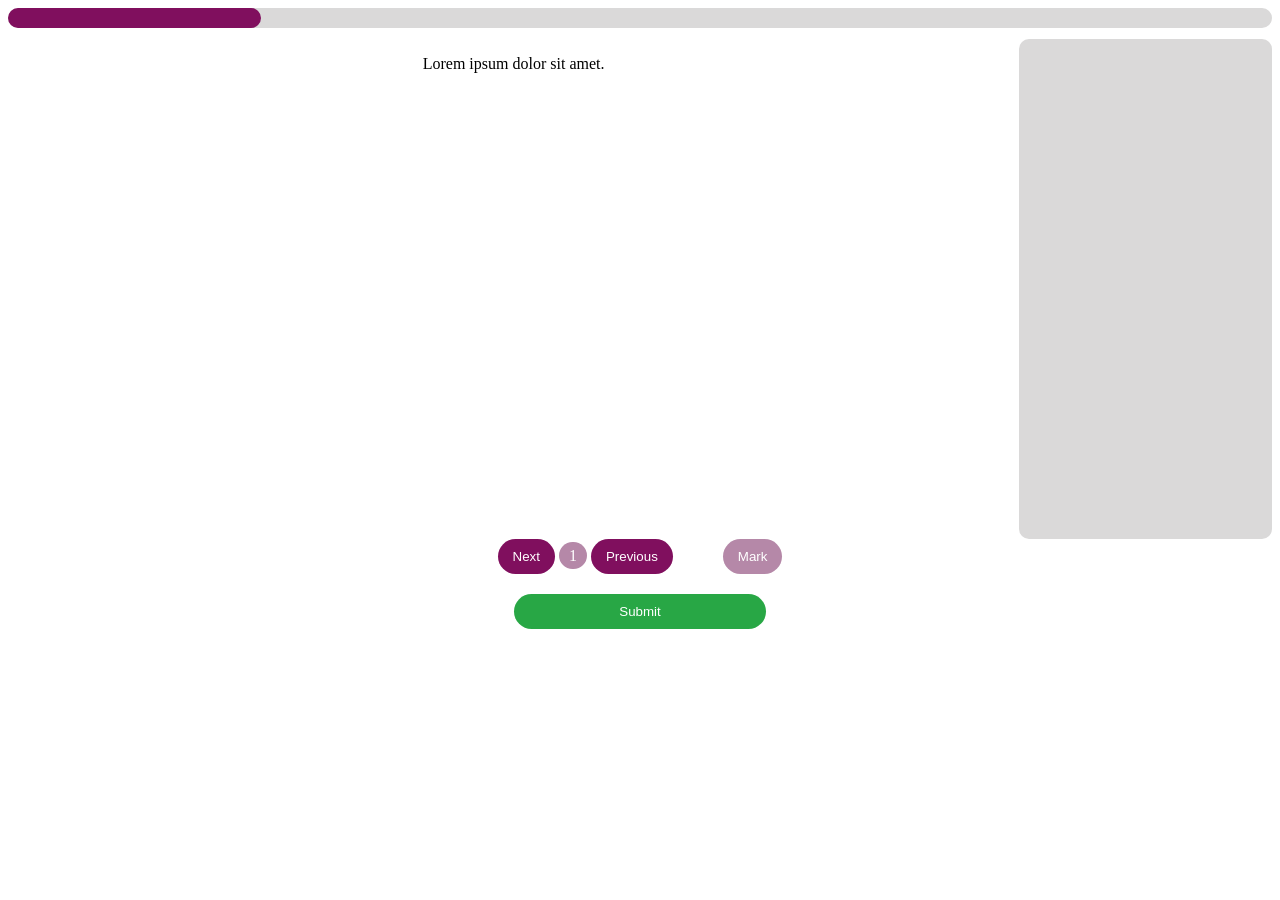
==== exam.html @ 20f6cc9e "Exam main design" ====
<!DOCTYPE html>
<html lang="en">

<head>
    <meta charset="UTF-8">
    <meta name="viewport" content="width=device-width, initial-scale=1.0">
    <title>Exam</title>
    <style>
        progress {
            appearance: none;
            width: 100%;
            height: 20px;
        }

        progress::-webkit-progress-bar {
            background-color: #dad9d9;
            border-radius: 10px;
        }

        progress::-webkit-progress-value {
            background-color: #800f5e;
            border-radius: 10px;
        }

        .controls {
            display: flex;
            justify-content: center;
            gap: 50px;
        }

        .nextBtn,
        .prevBtn {
            border: none;
            padding: 10px 15px;
            border-radius: 20px;
            background-color: #800f5e;
            color: white;
            cursor: pointer;
        }

        .index {
            padding: 5px 10px;
            border-radius: 20px;
            background-color: #b588a8;
            color: white;
        }

        .markBtn {
            border: none;
            padding: 10px 15px;
            border-radius: 20px;
            background-color: #b588a8;
            color: white;
            cursor: pointer;
        }

        .subBtn {
            background-color: #28A745;
            color: white;
            display: block;
            width: 20%;
            margin: 20px auto;
            cursor: pointer;
            padding: 10px 15px;
            border-radius: 20px;
            border: none;
        }
        .main
        {
            margin-top: 10px;
            display: flex;
            justify-content: space-between;
        }

        .markList
        {
            background-color: #dad9d9;
            height: 500px;
            width: 20%;
            border-radius: 10px;

        }
        .question{
            flex-grow: 1;
            text-align: center;
        }
    </style>
</head>

<body>
    <progress class="progress" value="2" max="10"></progress>
    <div class="main">
        <div class="question">
            <p class="title">Lorem ipsum dolor sit amet.</p>
        </div>
        <div class="markList"></div>
    </div>
    <div class="controls">
        <div class="navigation">
            <button class="nextBtn">Next</button>
            <span class="index">1</span>
            <button class="prevBtn">Previous</button>
        </div>

        <button class="markBtn">Mark</button>
    </div>

    <button class="subBtn">Submit</button>
</body>

</html>
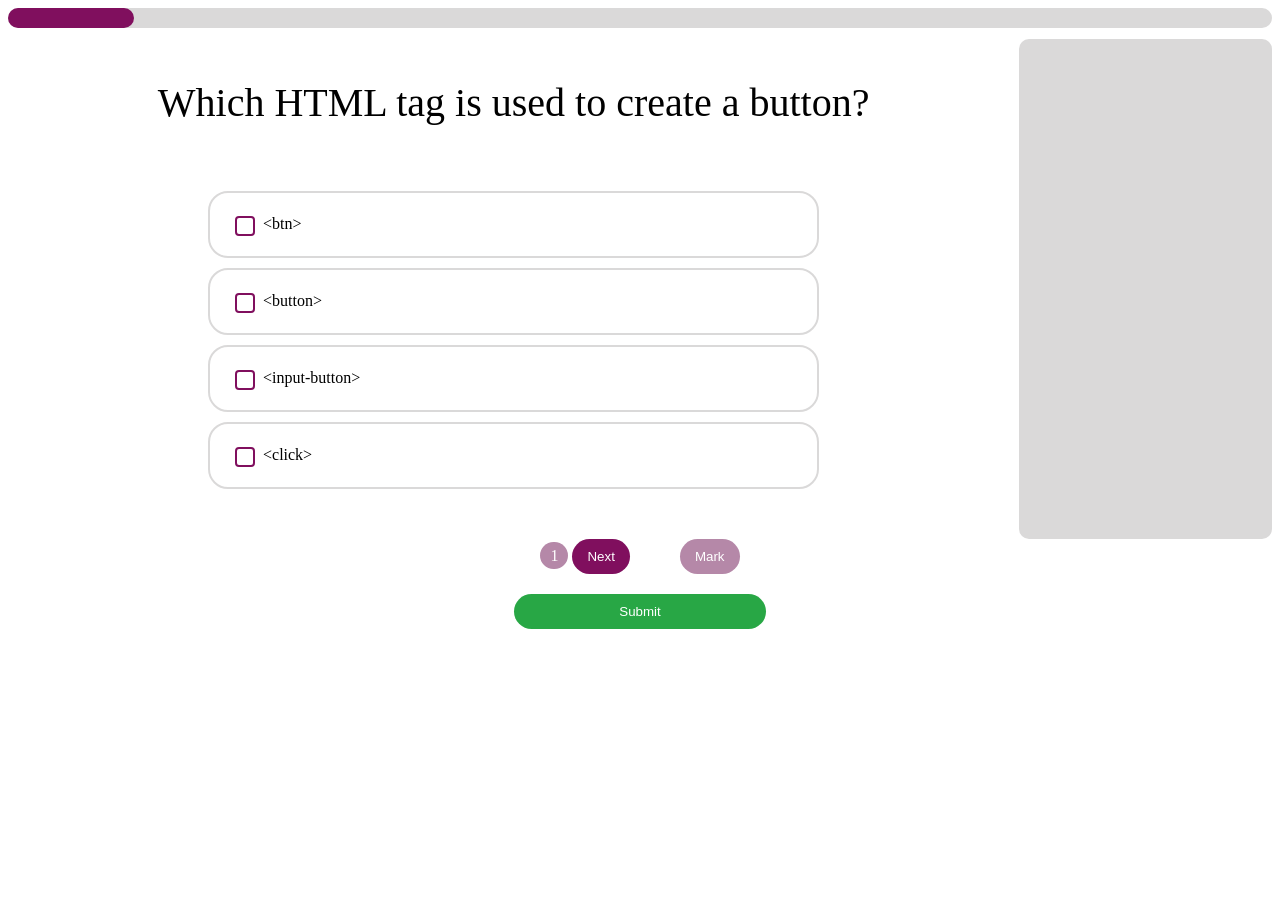
==== commit fcd16ade: "progress bar + next and previous buttons" ====
--- a/exam.html
+++ b/exam.html
@@ -65,47 +65,102 @@
             border-radius: 20px;
             border: none;
         }
-        .main
-        {
+
+        .main {
             margin-top: 10px;
             display: flex;
             justify-content: space-between;
         }
 
-        .markList
-        {
+        .markList {
             background-color: #dad9d9;
             height: 500px;
             width: 20%;
             border-radius: 10px;
 
         }
-        .question{
+
+        .question {
             flex-grow: 1;
             text-align: center;
+        }
+
+        .title {
+            font-size: 40px;
+
+            margin-bottom: 15px;
+        }
+
+        .answer {
+            display: flex;
+            flex-direction: column;
+            height: 200px;
+            justify-content: space-between;
+            padding: 50px 200px;
+        }
+
+        .radioInput {
+            display: flex;
+            align-items: center;
+            gap: 5px;
+            border: 2px solid #dad9d9;
+            border-radius: 20px;
+            padding: 20px;
+            margin-bottom: 10px;
+        }
+
+        .radioInput:hover {
+            background-color: #f3f3f3;
+        }
+
+        .radioInput input:checked+label {
+            font-weight: bold;
+        }
+
+        .radioInput input[type="radio"] {
+            appearance: none;
+            width: 20px;
+            height: 20px;
+            border: 2px solid #800f5e;
+            border-radius: 4px;
+            cursor: pointer;
+            position: relative;
+        }
+
+        .radioInput input[type="radio"]:checked::after {
+            content: "";
+            position: absolute;
+            top: 3px;
+            left: 3px;
+            width: 12px;
+            height: 12px;
+            background-color: #800f5e;
+            border-radius: 2px;
         }
     </style>
 </head>
 
 <body>
-    <progress class="progress" value="2" max="10"></progress>
+    <progress class="progress" value="1" max="10"></progress>
     <div class="main">
         <div class="question">
-            <p class="title">Lorem ipsum dolor sit amet.</p>
+            <p class="title"></p>
+            <div class="answer"></div>
         </div>
         <div class="markList"></div>
     </div>
     <div class="controls">
         <div class="navigation">
+            <button class="prevBtn">Previous</button>
+            <span class="index">1</span>
             <button class="nextBtn">Next</button>
-            <span class="index">1</span>
-            <button class="prevBtn">Previous</button>
         </div>
 
         <button class="markBtn">Mark</button>
     </div>
 
     <button class="subBtn">Submit</button>
+    <script src="exam.js"></script>
 </body>
 
 </html>
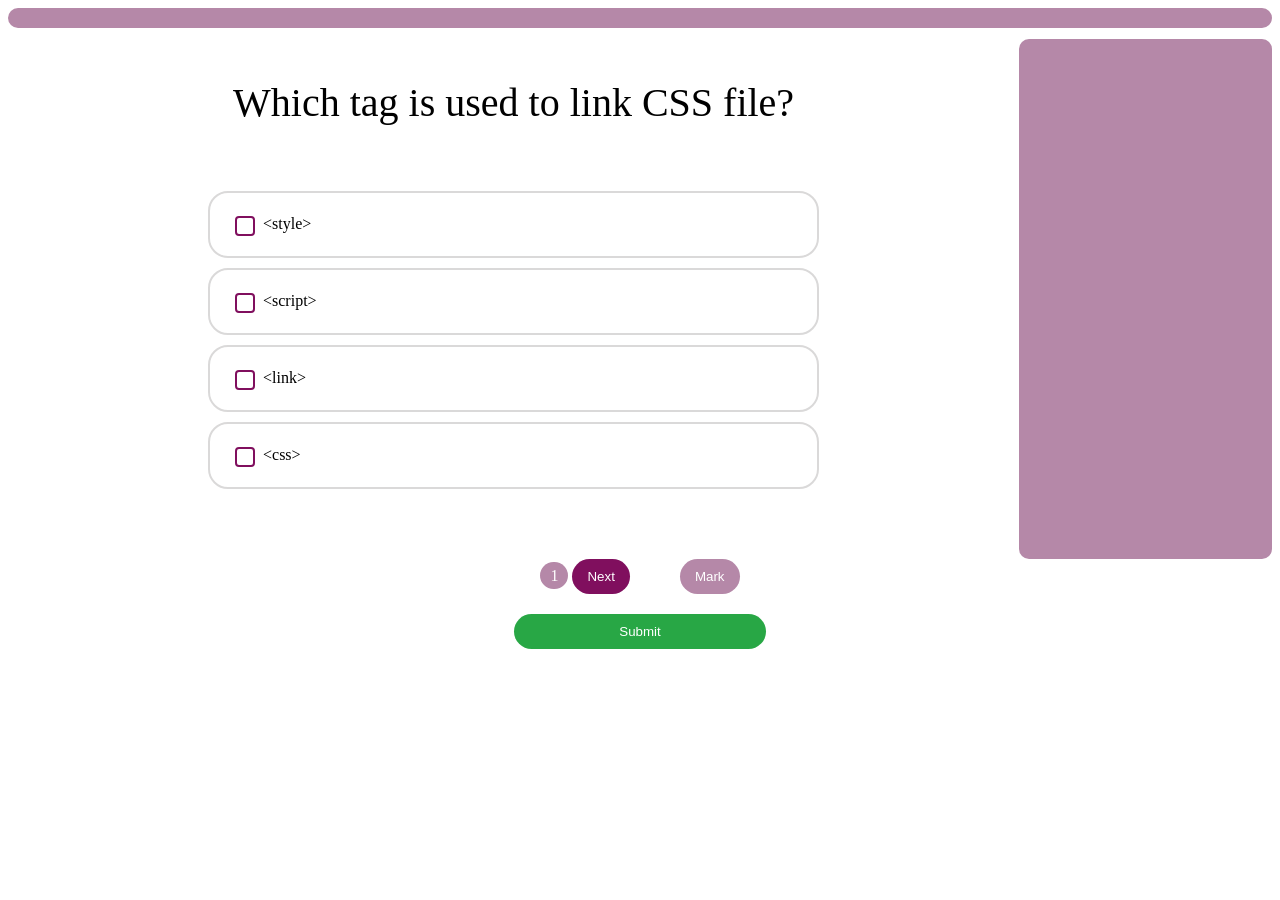
==== commit cfe67111: "mark list" ====
--- a/exam.html
+++ b/exam.html
@@ -13,7 +13,7 @@
         }
 
         progress::-webkit-progress-bar {
-            background-color: #dad9d9;
+            background-color: #b588a8;
             border-radius: 10px;
         }
 
@@ -73,11 +73,10 @@
         }
 
         .markList {
-            background-color: #dad9d9;
-            height: 500px;
+            background-color: #b588a8;
+            height: 520px;
             width: 20%;
             border-radius: 10px;
-
         }
 
         .question {
@@ -137,11 +136,19 @@
             background-color: #800f5e;
             border-radius: 2px;
         }
+
+        .mark {
+            padding: 10px 80px;
+            background-color: #800f5e;
+            color: rgb(255, 255, 255);
+            border-radius: 10px;
+            margin: 10px;
+        }
     </style>
 </head>
 
 <body>
-    <progress class="progress" value="1" max="10"></progress>
+    <progress class="progress" value="" max="10"></progress>
     <div class="main">
         <div class="question">
             <p class="title"></p>
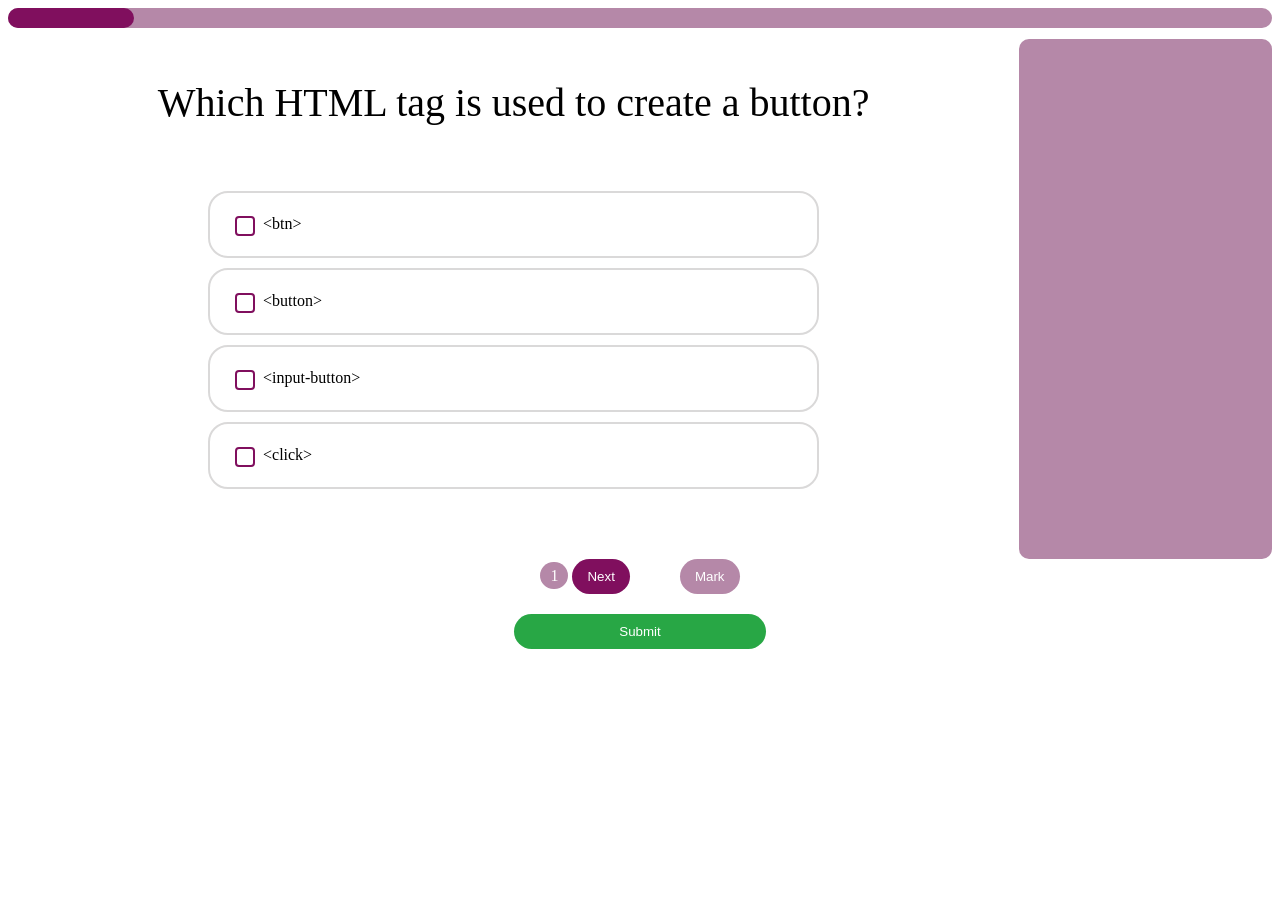
==== commit 90e16680: "Resolve conflict: keep value=1 in progress" ====
--- a/exam.html
+++ b/exam.html
@@ -148,7 +148,7 @@
 </head>
 
 <body>
-    <progress class="progress" value="" max="10"></progress>
+    <progress class="progress" value="1" max="10"></progress>
     <div class="main">
         <div class="question">
             <p class="title"></p>
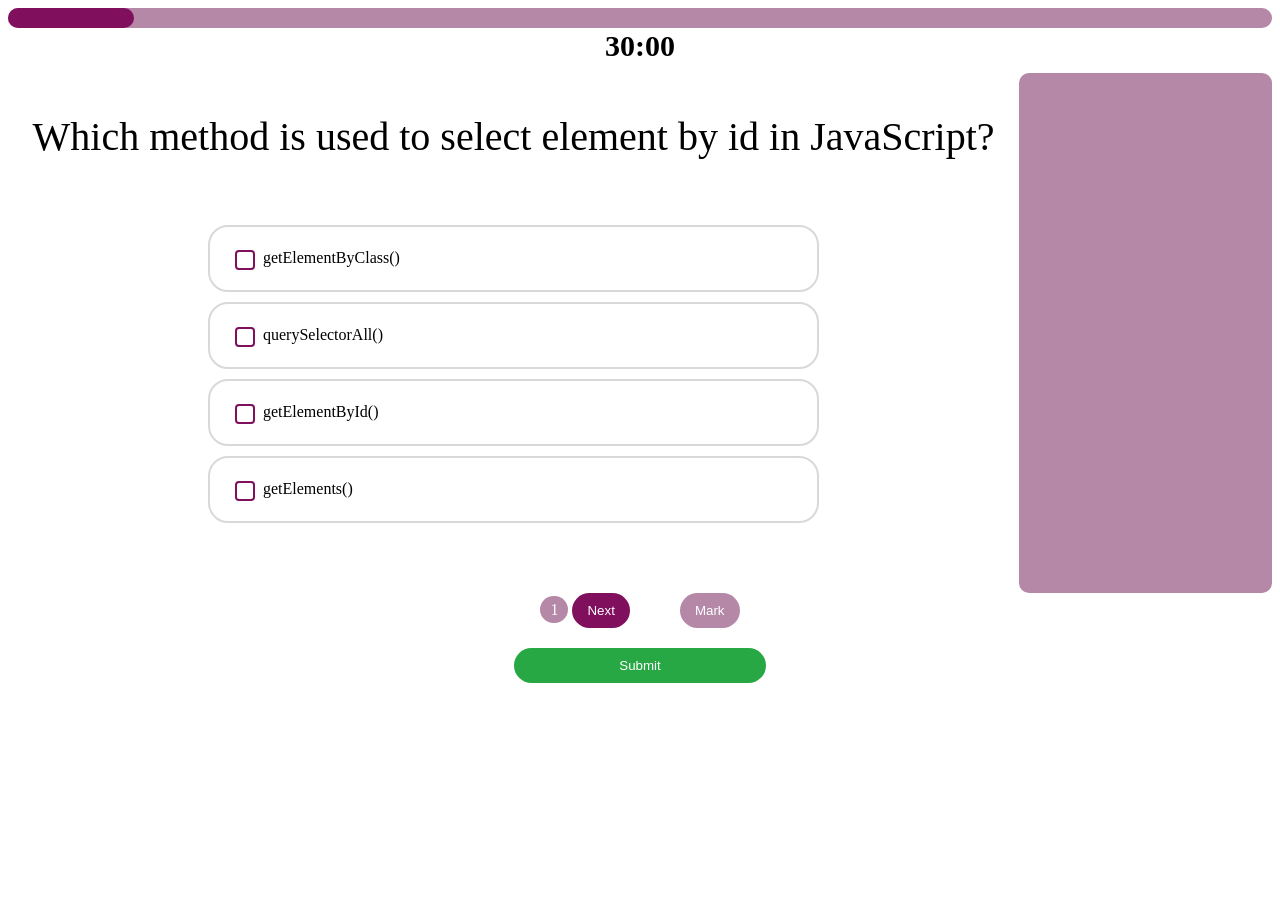
==== commit 2be902e4: "add timer" ====
--- a/exam.html
+++ b/exam.html
@@ -144,11 +144,23 @@
             border-radius: 10px;
             margin: 10px;
         }
+
+        .timer-container {
+            text-align: center;
+        }
+
+        .timer {
+            font-size: 30px;
+            font-weight: bold;
+        }
     </style>
 </head>
 
 <body>
     <progress class="progress" value="1" max="10"></progress>
+    <div class="timer-container">
+        <span class="timer">30:00</span>
+    </div>
     <div class="main">
         <div class="question">
             <p class="title"></p>
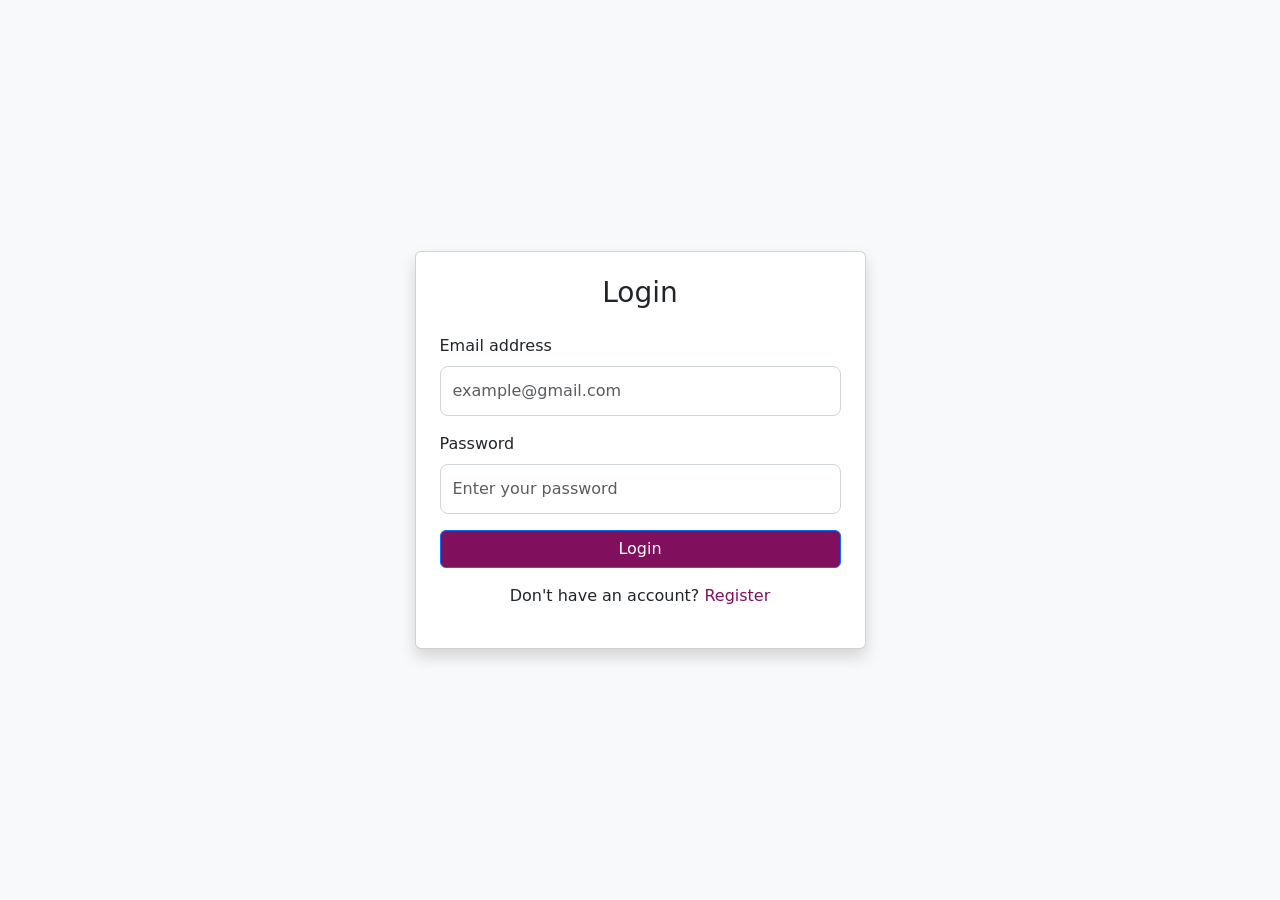
==== commit bc8a6332: "add Logout button" ====
--- a/exam.html
+++ b/exam.html
@@ -153,10 +153,24 @@
             font-size: 30px;
             font-weight: bold;
         }
+
+        .logoutBtn {
+            position: fixed;
+            top: 15px;
+            right: 20px;
+            border: none;
+            padding: 8px 20px;
+            border-radius: 20px;
+            background-color: #dc3545;
+            color: white;
+            cursor: pointer;
+            font-size: 14px;
+        }
     </style>
 </head>
 
 <body>
+    <button class="logoutBtn" onclick="logout()">Logout</button>
     <progress class="progress" value="1" max="10"></progress>
     <div class="timer-container">
         <span class="timer">30:00</span>
